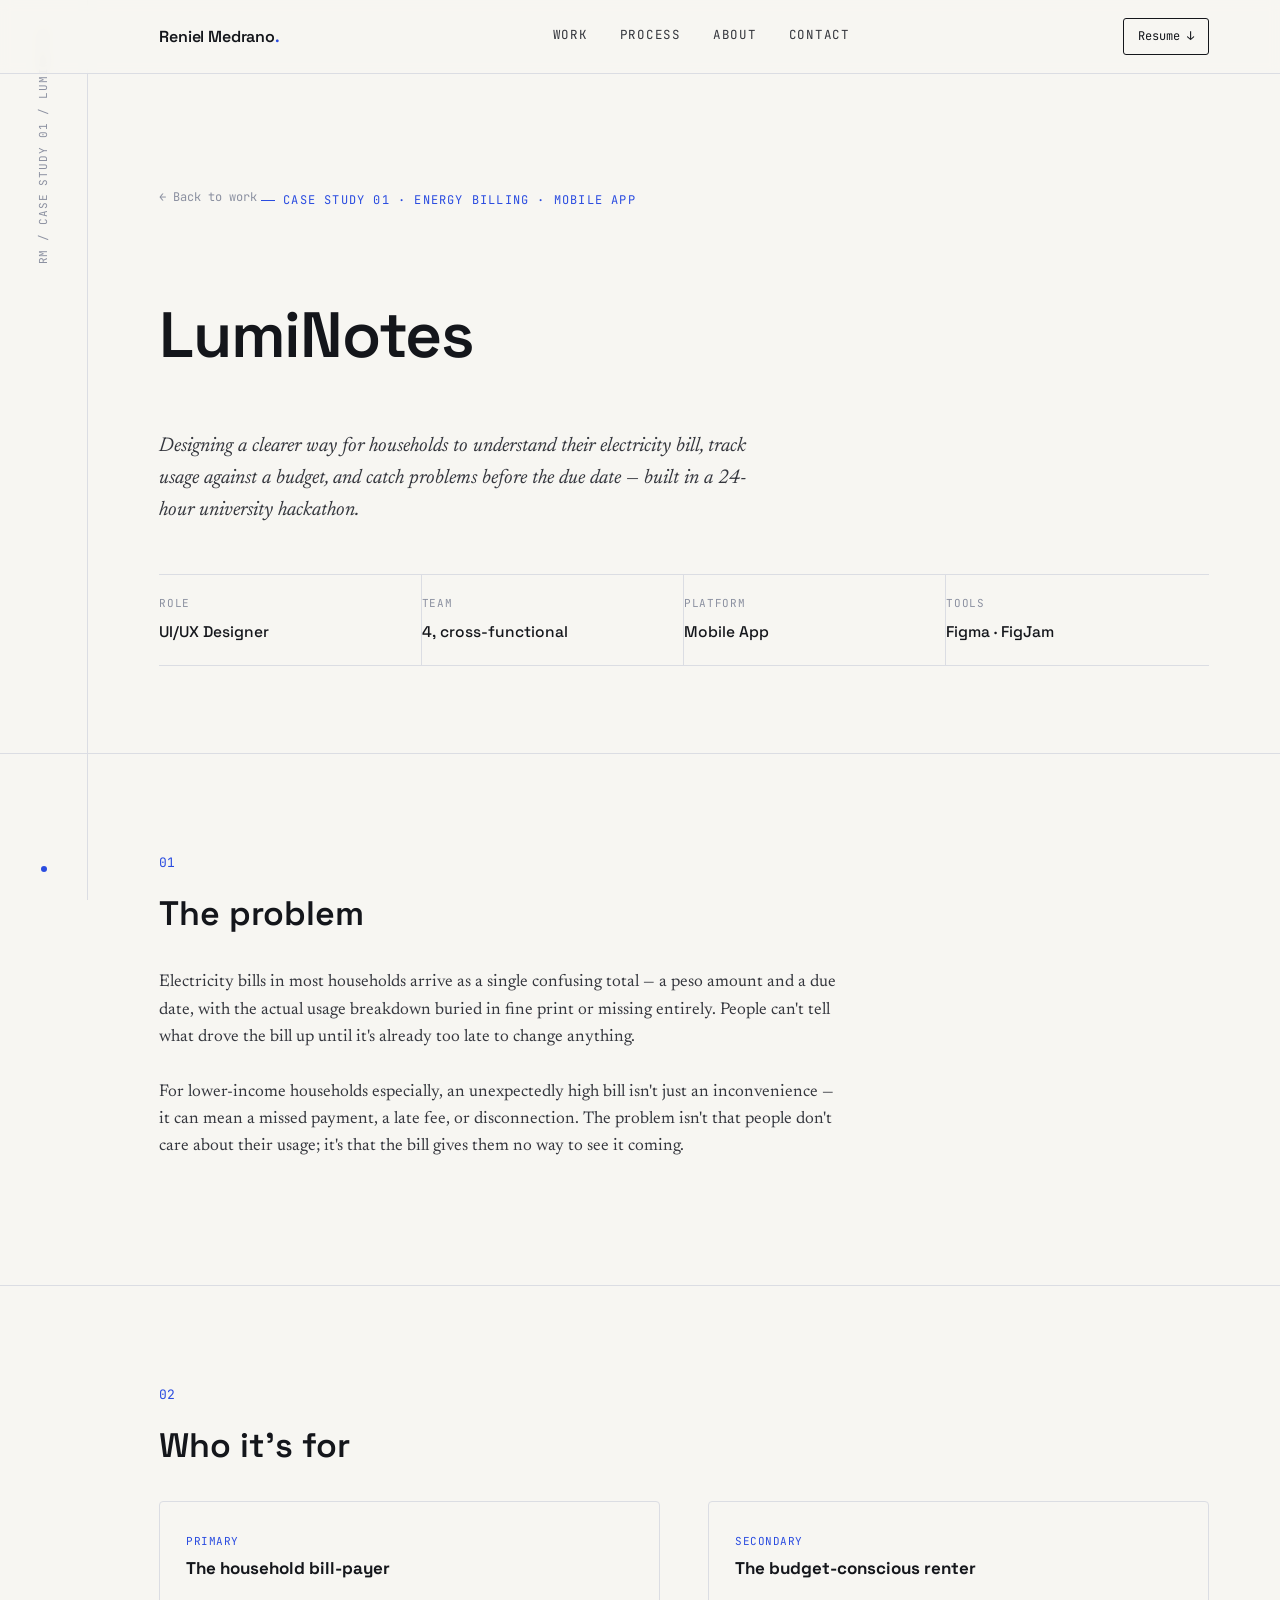
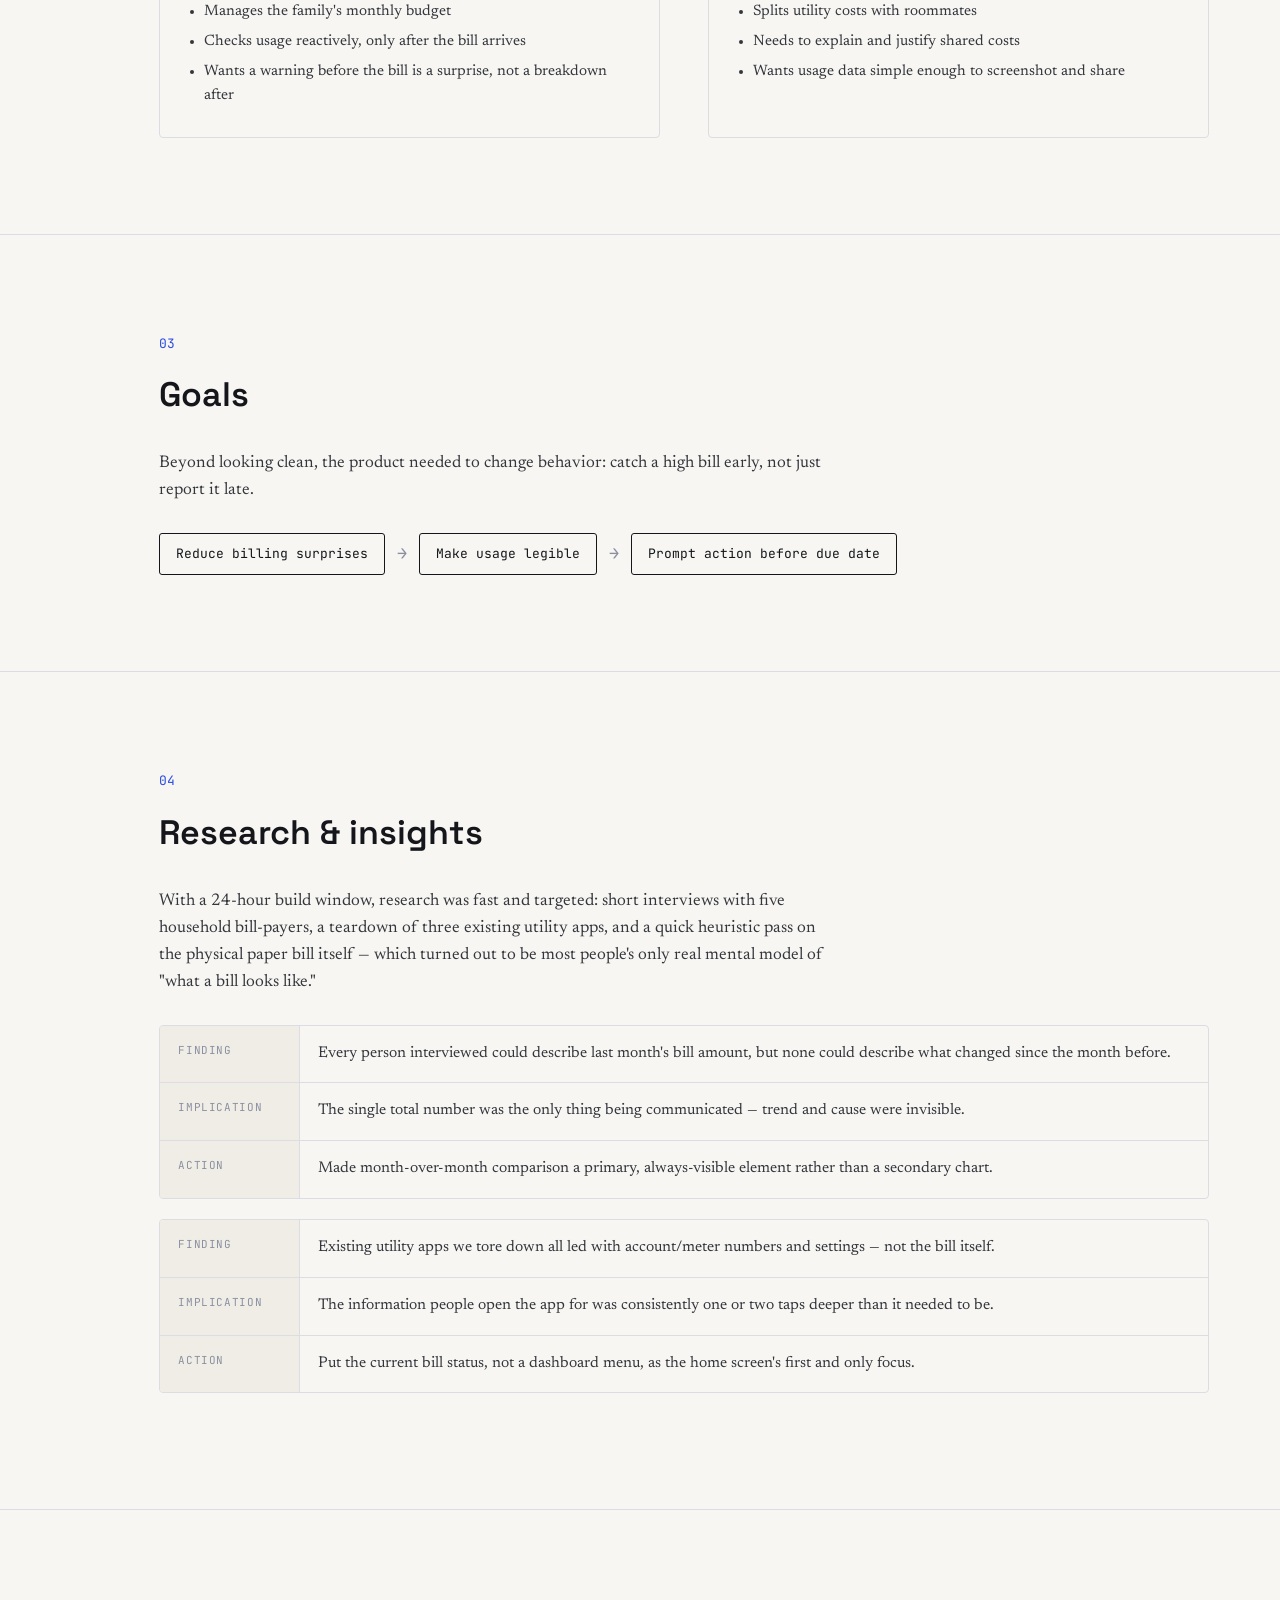
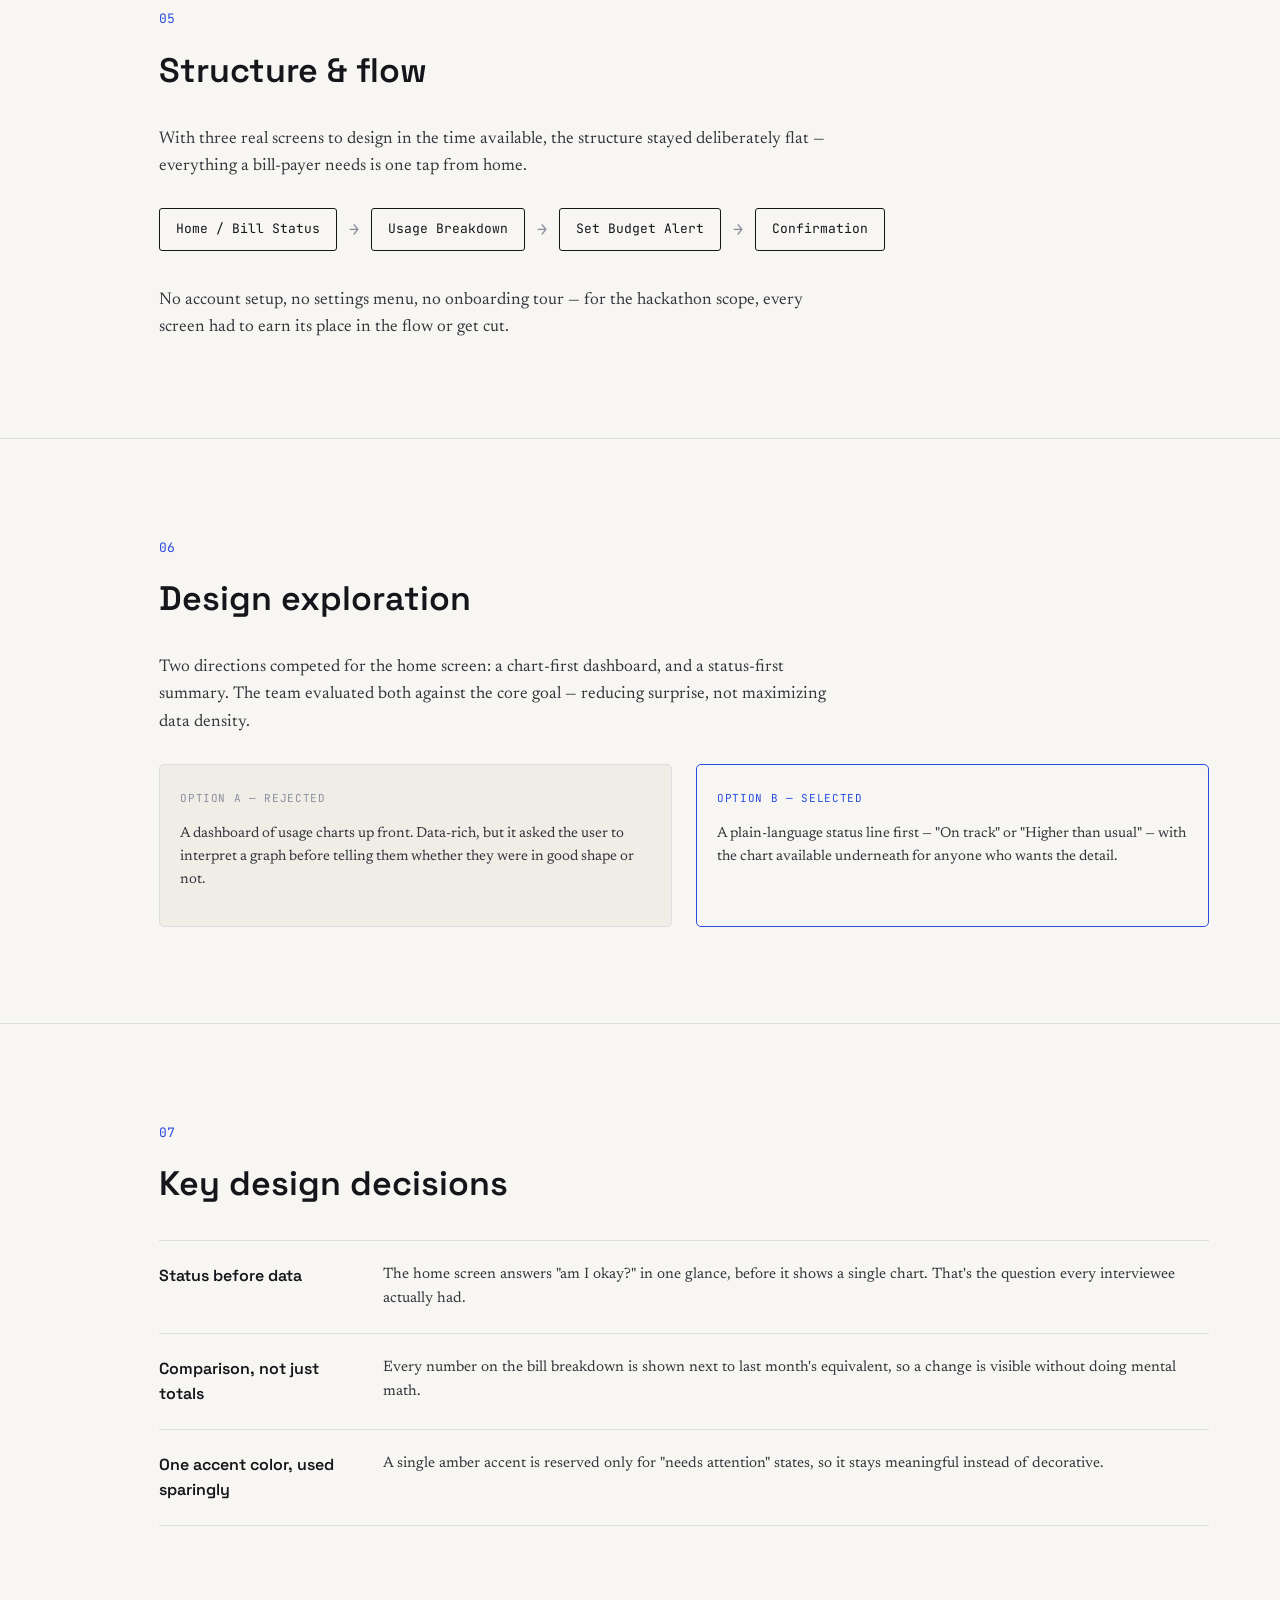
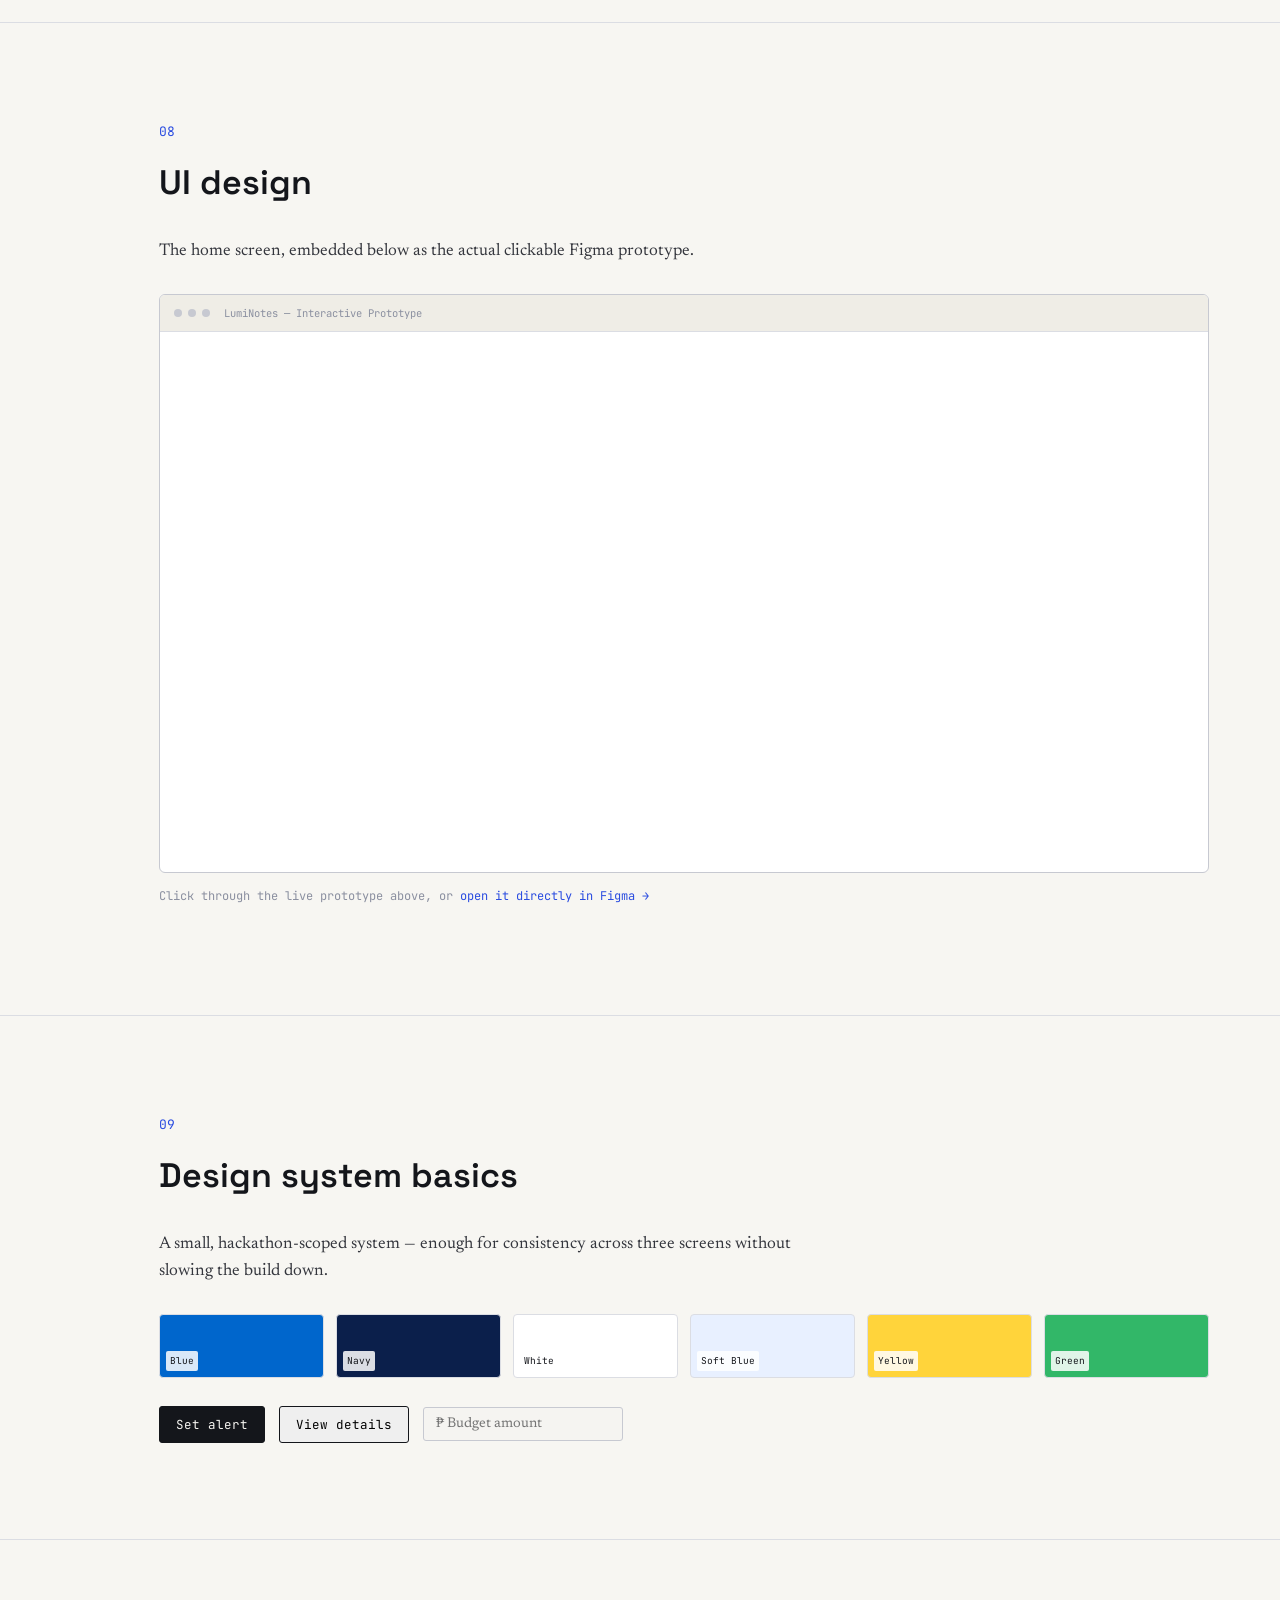
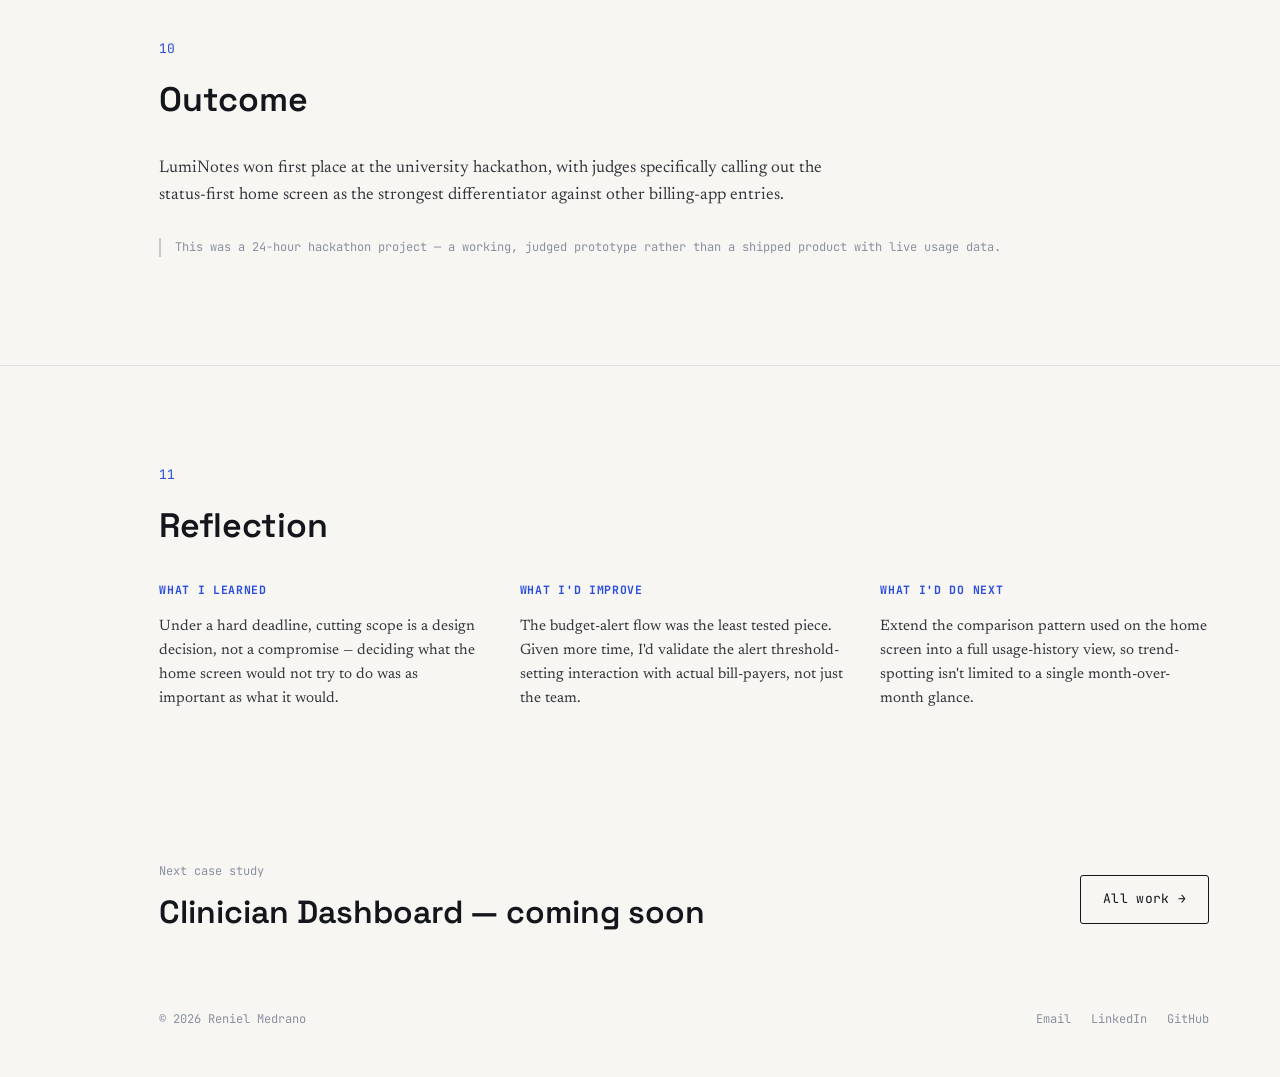
==== luminotes-case-study.html @ a9e69960 "Add files via upload" ====
<!DOCTYPE html>
<html lang="en">
<head>
<meta charset="UTF-8">
<meta name="viewport" content="width=device-width, initial-scale=1.0">
<title>LumiNotes — Case Study — Reniel Medrano</title>
<meta name="description" content="How LumiNotes turned confusing electricity bills into a system households can actually read, budget against, and act on before the due date.">
<link rel="stylesheet" href="styles.css">
<link rel="stylesheet" href="case-study.css">
</head>
<body>

<div class="rail" aria-hidden="true">
  <span class="rail__mark">RM / CASE STUDY 01 / LUMINOTES</span>
  <span class="rail__dot"></span>
</div>

<nav class="nav">
  <div class="wrap">
    <div class="nav__row">
      <a href="index.html" class="nav__name">Reniel Medrano<span>.</span></a>
      <div class="nav__links">
        <a href="index.html#work">Work</a>
        <a href="index.html#process">Process</a>
        <a href="index.html#about">About</a>
        <a href="index.html#contact">Contact</a>
      </div>
      <a href="resume.pdf" class="nav__cta" download>Resume ↓</a>
      <button class="nav__toggle" aria-label="Open menu">
        <svg width="22" height="22" viewBox="0 0 24 24" fill="none"><path d="M3 6h18M3 12h18M3 18h18" stroke="#14161B" stroke-width="1.6"/></svg>
      </button>
    </div>
  </div>
</nav>

<div class="mobile-nav" aria-hidden="true">
  <button class="mobile-nav__close" aria-label="Close menu">
    <svg width="24" height="24" viewBox="0 0 24 24" fill="none"><path d="M6 6l12 12M18 6L6 18" stroke="#14161B" stroke-width="1.6"/></svg>
  </button>
  <div class="mobile-nav__links">
    <a href="index.html#work">Work</a>
    <a href="index.html#process">Process</a>
    <a href="index.html#about">About</a>
    <a href="index.html#contact">Contact</a>
  </div>
</div>

<main>

  <header class="cs-hero">
    <div class="wrap">
      <a href="index.html#work" class="cs-back">← Back to work</a>
      <span class="eyebrow">Case Study 01 · Energy Billing · Mobile App</span>
      <h1 class="cs-hero__title">LumiNotes</h1>
      <p class="cs-hero__problem">Designing a clearer way for households to understand their electricity bill, track usage against a budget, and catch problems before the due date — built in a 24-hour university hackathon.</p>

      <dl class="cs-overview">
        <div class="cs-overview__cell"><dt>Role</dt><dd>UI/UX Designer</dd></div>
        <div class="cs-overview__cell"><dt>Team</dt><dd>4, cross-functional</dd></div>
        <div class="cs-overview__cell"><dt>Platform</dt><dd>Mobile App</dd></div>
        <div class="cs-overview__cell"><dt>Tools</dt><dd>Figma · FigJam</dd></div>
      </dl>
    </div>
  </header>

  <!-- PROBLEM -->
  <section class="cs-section">
    <div class="wrap">
      <span class="cs-section__num">01</span>
      <h2 class="cs-section__title">The problem</h2>
      <p class="cs-section__lede">Electricity bills in most households arrive as a single confusing total — a peso amount and a due date, with the actual usage breakdown buried in fine print or missing entirely. People can't tell what drove the bill up until it's already too late to change anything.</p>
      <p class="cs-section__lede">For lower-income households especially, an unexpectedly high bill isn't just an inconvenience — it can mean a missed payment, a late fee, or disconnection. The problem isn't that people don't care about their usage; it's that the bill gives them no way to see it coming.</p>
    </div>
  </section>

  <!-- USERS -->
  <section class="cs-section">
    <div class="wrap">
      <span class="cs-section__num">02</span>
      <h2 class="cs-section__title">Who it's for</h2>
      <div class="cs-two-col">
        <div class="user-card reveal">
          <span class="user-card__role">Primary</span>
          <h4>The household bill-payer</h4>
          <ul>
            <li>Manages the family's monthly budget</li>
            <li>Checks usage reactively, only after the bill arrives</li>
            <li>Wants a warning before the bill is a surprise, not a breakdown after</li>
          </ul>
        </div>
        <div class="user-card reveal">
          <span class="user-card__role">Secondary</span>
          <h4>The budget-conscious renter</h4>
          <ul>
            <li>Splits utility costs with roommates</li>
            <li>Needs to explain and justify shared costs</li>
            <li>Wants usage data simple enough to screenshot and share</li>
          </ul>
        </div>
      </div>
    </div>
  </section>

  <!-- GOALS -->
  <section class="cs-section">
    <div class="wrap">
      <span class="cs-section__num">03</span>
      <h2 class="cs-section__title">Goals</h2>
      <p class="cs-section__lede">Beyond looking clean, the product needed to change behavior: catch a high bill early, not just report it late.</p>
      <div class="flow reveal">
        <div class="flow__step">Reduce billing surprises</div><span class="flow__arrow">→</span>
        <div class="flow__step">Make usage legible</div><span class="flow__arrow">→</span>
        <div class="flow__step">Prompt action before due date</div>
      </div>
    </div>
  </section>

  <!-- RESEARCH / INSIGHTS -->
  <section class="cs-section">
    <div class="wrap">
      <span class="cs-section__num">04</span>
      <h2 class="cs-section__title">Research &amp; insights</h2>
      <p class="cs-section__lede">With a 24-hour build window, research was fast and targeted: short interviews with five household bill-payers, a teardown of three existing utility apps, and a quick heuristic pass on the physical paper bill itself — which turned out to be most people's only real mental model of "what a bill looks like."</p>

      <div class="insight reveal">
        <div class="insight__row">
          <div class="insight__label">Finding</div>
          <div class="insight__text">Every person interviewed could describe last month's bill amount, but none could describe what changed since the month before.</div>
        </div>
        <div class="insight__row">
          <div class="insight__label">Implication</div>
          <div class="insight__text">The single total number was the only thing being communicated — trend and cause were invisible.</div>
        </div>
        <div class="insight__row">
          <div class="insight__label">Action</div>
          <div class="insight__text">Made month-over-month comparison a primary, always-visible element rather than a secondary chart.</div>
        </div>
      </div>

      <div class="insight reveal">
        <div class="insight__row">
          <div class="insight__label">Finding</div>
          <div class="insight__text">Existing utility apps we tore down all led with account/meter numbers and settings — not the bill itself.</div>
        </div>
        <div class="insight__row">
          <div class="insight__label">Implication</div>
          <div class="insight__text">The information people open the app for was consistently one or two taps deeper than it needed to be.</div>
        </div>
        <div class="insight__row">
          <div class="insight__label">Action</div>
          <div class="insight__text">Put the current bill status, not a dashboard menu, as the home screen's first and only focus.</div>
        </div>
      </div>
    </div>
  </section>

  <!-- IA + USER FLOW -->
  <section class="cs-section">
    <div class="wrap">
      <span class="cs-section__num">05</span>
      <h2 class="cs-section__title">Structure &amp; flow</h2>
      <p class="cs-section__lede">With three real screens to design in the time available, the structure stayed deliberately flat — everything a bill-payer needs is one tap from home.</p>
      <div class="flow reveal" style="margin-bottom:36px;">
        <div class="flow__step">Home / Bill Status</div><span class="flow__arrow">→</span>
        <div class="flow__step">Usage Breakdown</div><span class="flow__arrow">→</span>
        <div class="flow__step">Set Budget Alert</div><span class="flow__arrow">→</span>
        <div class="flow__step">Confirmation</div>
      </div>
      <p class="cs-section__lede" style="margin-bottom:0;">No account setup, no settings menu, no onboarding tour — for the hackathon scope, every screen had to earn its place in the flow or get cut.</p>
    </div>
  </section>

  <!-- DESIGN EXPLORATION -->
  <section class="cs-section">
    <div class="wrap">
      <span class="cs-section__num">06</span>
      <h2 class="cs-section__title">Design exploration</h2>
      <p class="cs-section__lede">Two directions competed for the home screen: a chart-first dashboard, and a status-first summary. The team evaluated both against the core goal — reducing surprise, not maximizing data density.</p>
      <div class="ba reveal">
        <div class="ba__panel ba__panel--before">
          <span class="ba__tag">Option A — Rejected</span>
          <p>A dashboard of usage charts up front. Data-rich, but it asked the user to interpret a graph before telling them whether they were in good shape or not.</p>
        </div>
        <div class="ba__panel ba__panel--after">
          <span class="ba__tag">Option B — Selected</span>
          <p>A plain-language status line first — "On track" or "Higher than usual" — with the chart available underneath for anyone who wants the detail.</p>
        </div>
      </div>
    </div>
  </section>

  <!-- DESIGN DECISIONS -->
  <section class="cs-section">
    <div class="wrap">
      <span class="cs-section__num">07</span>
      <h2 class="cs-section__title">Key design decisions</h2>
      <div class="decision-list">
        <div class="decision reveal">
          <div class="decision__topic">Status before data</div>
          <div class="decision__why">The home screen answers "am I okay?" in one glance, before it shows a single chart. That's the question every interviewee actually had.</div>
        </div>
        <div class="decision reveal">
          <div class="decision__topic">Comparison, not just totals</div>
          <div class="decision__why">Every number on the bill breakdown is shown next to last month's equivalent, so a change is visible without doing mental math.</div>
        </div>
        <div class="decision reveal">
          <div class="decision__topic">One accent color, used sparingly</div>
          <div class="decision__why">A single amber accent is reserved only for "needs attention" states, so it stays meaningful instead of decorative.</div>
        </div>
      </div>
    </div>
  </section>

  <!-- UI DESIGN (mock screens) -->
  <section class="cs-section">
    <div class="wrap">
      <span class="cs-section__num">08</span>
      <h2 class="cs-section__title">UI design</h2>
      <p class="cs-section__lede">The home screen, embedded below as the actual clickable Figma prototype.</p>

      <div class="mock-frame reveal">
        <div class="mock-frame__bar">
          <span class="mock-frame__dot"></span><span class="mock-frame__dot"></span><span class="mock-frame__dot"></span>
          <span class="mock-frame__label">LumiNotes — Interactive Prototype</span>
        </div>
        <div class="mock-frame__body" style="padding:0;">
          <iframe
            style="border:none;width:100%;height:540px;display:block;"
            src="https://www.figma.com/embed?embed_host=share&url=https%3A%2F%2Fwww.figma.com%2Fproto%2FqcHjEcbE2DixqXUpmrPbLL%2FThe-Figma-Fuelled-Galactic-Overlord-Pixies-Interface-Battalion%3Fnode-id%3D450-6590%26t%3DAFPBaTsNjXYFJ8i1-1%26scaling%3Dscale-down%26content-scaling%3Dfixed%26page-id%3D0%253A1%26starting-point-node-id%3D450%253A6590"
            allowfullscreen
            loading="lazy"
            title="LumiNotes interactive Figma prototype">
          </iframe>
        </div>
      </div>
      <p class="mock-caption reveal">Click through the live prototype above, or <a href="https://www.figma.com/proto/qcHjEcbE2DixqXUpmrPbLL/The-Figma-Fuelled-Galactic-Overlord-Pixies-Interface-Battalion?node-id=450-6590&t=AFPBaTsNjXYFJ8i1-1&scaling=scale-down&content-scaling=fixed&page-id=0%3A1&starting-point-node-id=450%3A6590" target="_blank" rel="noopener" style="color:var(--blueprint);">open it directly in Figma →</a></p>


    </div>
  </section>

  <!-- DESIGN SYSTEM -->
  <section class="cs-section">
    <div class="wrap">
      <span class="cs-section__num">09</span>
      <h2 class="cs-section__title">Design system basics</h2>
      <p class="cs-section__lede">A small, hackathon-scoped system — enough for consistency across three screens without slowing the build down.</p>
      <div class="dsys reveal" style="margin-bottom:28px;">
        <div class="dsys__swatch" style="background: #0066CC;"><span>Blue</span></div>
        <div class="dsys__swatch" style="background:#0B1F4B ;"><span>Navy</span></div>
        <div class="dsys__swatch" style="background:#FFFFFF;"><span>White</span></div>
        <div class="dsys__swatch" style="background:#E8F0FF ;"><span>Soft Blue</span></div>
        <div class="dsys__swatch" style="background:#FFD43B"><span>Yellow</span></div>
        <div class="dsys__swatch" style="background:#32B768;"><span>Green</span></div>
      </div>
      <div class="comp-row reveal">
        <button class="dsys-btn dsys-btn--filled">Set alert</button>
        <button class="dsys-btn">View details</button>
        <input class="dsys-input" placeholder="₱ Budget amount" disabled>
      </div>
    </div>
  </section>

  <!-- OUTCOME -->
  <section class="cs-section">
    <div class="wrap">
      <span class="cs-section__num">10</span>
      <h2 class="cs-section__title">Outcome</h2>
      <p class="cs-section__lede">LumiNotes won first place at the university hackathon, with judges specifically calling out the status-first home screen as the strongest differentiator against other billing-app entries.</p>
      <p class="outcome-note">This was a 24-hour hackathon project — a working, judged prototype rather than a shipped product with live usage data.</p>
    </div>
  </section>

  <!-- REFLECTION -->
  <section class="cs-section">
    <div class="wrap">
      <span class="cs-section__num">11</span>
      <h2 class="cs-section__title">Reflection</h2>
      <div class="reflect reveal">
        <div class="reflect__col">
          <h4>What I learned</h4>
          <p>Under a hard deadline, cutting scope is a design decision, not a compromise — deciding what the home screen would not try to do was as important as what it would.</p>
        </div>
        <div class="reflect__col">
          <h4>What I'd improve</h4>
          <p>The budget-alert flow was the least tested piece. Given more time, I'd validate the alert threshold-setting interaction with actual bill-payers, not just the team.</p>
        </div>
        <div class="reflect__col">
          <h4>What I'd do next</h4>
          <p>Extend the comparison pattern used on the home screen into a full usage-history view, so trend-spotting isn't limited to a single month-over-month glance.</p>
        </div>
      </div>
    </div>
  </section>

  <div class="wrap">
    <div class="next-project reveal">
      <div>
        <div class="next-project__label">Next case study</div>
        <div class="next-project__name">Clinician Dashboard — coming soon</div>
      </div>
      <a href="index.html#work" class="btn btn--ghost">All work →</a>
    </div>
  </div>

</main>

<footer>
  <div class="wrap">
    <div class="footer__row">
      <span>© <span data-year>2026</span> Reniel Medrano</span>
      <div class="footer__links">
        <a href="mailto:hello@renielmedrano.com">Email</a>
        <a href="https://linkedin.com/in/renielmedrano" target="_blank" rel="noopener">LinkedIn</a>
        <a href="https://github.com/renielmedrano" target="_blank" rel="noopener">GitHub</a>
      </div>
    </div>
  </div>
</footer>

<script src="script.js"></script>
</body>
</html>
---- styles.css ----
/* ==========================================================================
   RENIEL MEDRANO — PORTFOLIO DESIGN SYSTEM
   Direction: technical editorial. A UI/UX designer who thinks like an
   engineer — the visual language borrows from spec sheets, dev-mode
   inspect panels, and architectural title blocks rather than generic
   "portfolio" defaults.
   ========================================================================== */

@import url('https://fonts.googleapis.com/css2?family=Space+Grotesk:wght@400;500;600;700&family=Newsreader:ital,opsz,wght@0,6..72,400;0,6..72,500;1,6..72,400&family=JetBrains+Mono:wght@400;500&display=swap');

:root {
  /* ---- Color ---- */
  --paper:      #F7F6F2;
  --paper-dim:  #EFEDE6;
  --ink:        #14161B;
  --ink-soft:   #34363D;
  --slate:      #8B90A0;
  --line:       #DBDDE3;
  --line-strong:#C7C9D1;
  --blueprint:  #2A4CE0;
  --blueprint-dim: #E8EBFC;
  --amber:      #D98F2B;
  --paper-rgb:  247, 246, 242;

  /* ---- Type ---- */
  --font-display: 'Space Grotesk', sans-serif;
  --font-body:    'Newsreader', serif;
  --font-mono:    'JetBrains Mono', monospace;

  /* ---- Layout ---- */
  --title-block: 88px;   /* persistent left margin, architectural title-block convention */
  --max: 1240px;
  --gutter: clamp(20px, 4vw, 56px);
}

@media (max-width: 780px) {
  :root { --title-block: 20px; }
}

* { box-sizing: border-box; }
html { scroll-behavior: smooth; }

body {
  margin: 0;
  background: var(--paper);
  color: var(--ink);
  font-family: var(--font-body);
  font-size: 17px;
  line-height: 1.6;
  -webkit-font-smoothing: antialiased;
}

::selection { background: var(--blueprint); color: var(--paper); }

a { color: inherit; text-decoration: none; }

img { max-width: 100%; display: block; }

.wrap {
  max-width: var(--max);
  margin: 0 auto;
  padding-left: calc(var(--title-block) + var(--gutter));
  padding-right: var(--gutter);
}

/* ---- Focus states (accessibility floor) ---- */
:focus-visible {
  outline: 2px solid var(--blueprint);
  outline-offset: 3px;
}

@media (prefers-reduced-motion: reduce) {
  *, *::before, *::after {
    animation-duration: 0.001ms !important;
    transition-duration: 0.001ms !important;
    scroll-behavior: auto !important;
  }
}

/* ---- Title block rail (left margin meta strip, desktop only) ---- */
.rail {
  position: fixed;
  top: 0;
  left: 0;
  width: var(--title-block);
  height: 100vh;
  border-right: 1px solid var(--line);
  display: flex;
  flex-direction: column;
  align-items: center;
  justify-content: space-between;
  padding: 28px 0;
  z-index: 40;
}
@media (max-width: 780px) { .rail { display: none; } }

.rail__mark {
  font-family: var(--font-mono);
  font-size: 11px;
  color: var(--slate);
  writing-mode: vertical-rl;
  transform: rotate(180deg);
  letter-spacing: 0.08em;
}

.rail__dot { width: 6px; height: 6px; border-radius: 50%; background: var(--blueprint); }

/* ---- Nav ---- */
.nav {
  position: sticky;
  top: 0;
  z-index: 50;
  background: rgba(var(--paper-rgb), 0.88);
  backdrop-filter: blur(6px);
  border-bottom: 1px solid var(--line);
}
.nav__row {
  display: flex;
  align-items: center;
  justify-content: space-between;
  padding: 18px 0;
}
.nav__name {
  font-family: var(--font-display);
  font-weight: 600;
  font-size: 16px;
  letter-spacing: -0.01em;
}
.nav__name span { color: var(--blueprint); }
.nav__links { display: flex; gap: 32px; align-items: center; }
.nav__links a {
  font-family: var(--font-mono);
  font-size: 12.5px;
  text-transform: uppercase;
  letter-spacing: 0.06em;
  color: var(--ink-soft);
  position: relative;
  padding-bottom: 3px;
}
.nav__links a::after {
  content: '';
  position: absolute;
  left: 0; bottom: 0;
  width: 0; height: 1px;
  background: var(--blueprint);
  transition: width .2s ease;
}
.nav__links a:hover::after { width: 100%; }
.nav__cta {
  font-family: var(--font-mono);
  font-size: 12px;
  border: 1px solid var(--ink);
  padding: 8px 14px;
  border-radius: 3px;
}
.nav__cta:hover { background: var(--ink); color: var(--paper); }
.nav__toggle { display: none; background: none; border: none; cursor: pointer; }

@media (max-width: 780px) {
  .nav__links { display: none; }
  .nav__toggle { display: block; }
}

/* ---- Eyebrow / meta labels (spec-sheet vocabulary, used only where content is genuinely categorical) ---- */
.eyebrow {
  font-family: var(--font-mono);
  font-size: 12px;
  text-transform: uppercase;
  letter-spacing: 0.1em;
  color: var(--blueprint);
  display: inline-flex;
  align-items: center;
  gap: 8px;
}
.eyebrow::before {
  content: '';
  width: 14px;
  height: 1px;
  background: var(--blueprint);
}

/* ---- Section rhythm ---- */
section { padding: 120px 0; border-bottom: 1px solid var(--line); }
section:last-of-type { border-bottom: none; }
.section-head { margin-bottom: 56px; max-width: 640px; }
.section-head h2 {
  font-family: var(--font-display);
  font-size: clamp(28px, 3.4vw, 42px);
  font-weight: 600;
  letter-spacing: -0.01em;
  margin: 14px 0 0;
}

/* ---- Hero ---- */
.hero { padding-top: 120px; padding-bottom: 100px; border-bottom: 1px solid var(--line); }
.hero__grid {
  display: grid;
  grid-template-columns: 1.4fr 1fr;
  gap: 64px;
  align-items: end;
}
@media (max-width: 900px) { .hero__grid { grid-template-columns: 1fr; gap: 40px; } }

.hero__title {
  font-family: var(--font-display);
  font-weight: 600;
  font-size: clamp(40px, 6.2vw, 84px);
  line-height: 0.98;
  letter-spacing: -0.02em;
  margin: 18px 0 0;
}
.hero__title .accent { color: var(--blueprint); font-style: normal; }
.hero__statement {
  font-family: var(--font-body);
  font-style: italic;
  font-size: clamp(18px, 1.6vw, 22px);
  color: var(--ink-soft);
  max-width: 46ch;
  margin-top: 26px;
}
.hero__cta-row { display: flex; gap: 14px; margin-top: 40px; flex-wrap: wrap; }

.btn {
  font-family: var(--font-mono);
  font-size: 13px;
  letter-spacing: 0.02em;
  padding: 13px 22px;
  border-radius: 3px;
  border: 1px solid var(--ink);
  display: inline-flex;
  align-items: center;
  gap: 8px;
  cursor: pointer;
  background: none;
}
.btn--primary { background: var(--ink); color: var(--paper); }
.btn--primary:hover { background: var(--blueprint); border-color: var(--blueprint); }
.btn--ghost:hover { background: var(--ink); color: var(--paper); }

/* ---- Hero spec panel (signature element) ---- */
.spec-panel {
  border: 1px solid var(--line-strong);
  border-radius: 4px;
  padding: 22px;
  background: var(--paper-dim);
}
.spec-panel__row {
  display: flex;
  justify-content: space-between;
  padding: 10px 0;
  border-bottom: 1px dashed var(--line-strong);
  font-family: var(--font-mono);
  font-size: 12.5px;
}
.spec-panel__row:last-child { border-bottom: none; }
.spec-panel__row dt { color: var(--slate); text-transform: uppercase; letter-spacing: 0.05em; }
.spec-panel__row dd { margin: 0; color: var(--ink); text-align: right; }

/* ---- Inspect tag: hover-revealed annotation, the recurring signature motif ---- */
.inspect {
  position: relative;
}
.inspect__tag {
  position: absolute;
  font-family: var(--font-mono);
  font-size: 10.5px;
  background: var(--ink);
  color: var(--paper);
  padding: 3px 7px;
  border-radius: 2px;
  white-space: nowrap;
  opacity: 0;
  transform: translateY(4px);
  transition: opacity .15s ease, transform .15s ease;
  pointer-events: none;
  z-index: 5;
}
.inspect:hover .inspect__tag { opacity: 1; transform: translateY(0); }

/* ---- Selected work ---- */
.work-list { display: flex; flex-direction: column; }
.work-item {
  display: grid;
  grid-template-columns: 90px 1fr 1.1fr;
  gap: 40px;
  align-items: center;
  padding: 40px 0;
  border-top: 1px solid var(--line);
  transition: background .18s ease;
}
.work-list .work-item:last-child { border-bottom: 1px solid var(--line); }
.work-item:hover { background: var(--paper-dim); }
@media (max-width: 900px) { .work-item { grid-template-columns: 1fr; gap: 18px; } }

.work-item__index { font-family: var(--font-mono); color: var(--slate); font-size: 13px; }
.work-item__name { font-family: var(--font-display); font-weight: 600; font-size: clamp(22px,2.6vw,32px); }
.work-item__meta { display: flex; gap: 10px; margin-top: 8px; flex-wrap: wrap; }
.tag {
  font-family: var(--font-mono);
  font-size: 11px;
  text-transform: uppercase;
  letter-spacing: 0.04em;
  color: var(--ink-soft);
  border: 1px solid var(--line-strong);
  padding: 3px 8px;
  border-radius: 20px;
}
.work-item__problem { color: var(--ink-soft); font-size: 15px; }
.work-item__link {
  font-family: var(--font-mono);
  font-size: 12.5px;
  color: var(--blueprint);
  justify-self: end;
  display: inline-flex;
  align-items: center;
  gap: 6px;
}
@media (max-width: 900px) { .work-item__link { justify-self: start; } }
.work-item--soon { opacity: 0.55; }
.work-item--soon .work-item__link { color: var(--slate); }

/* ---- Process ---- */
.process { display: grid; grid-template-columns: repeat(4, 1fr); gap: 1px; background: var(--line); border: 1px solid var(--line); }
@media (max-width: 900px) { .process { grid-template-columns: 1fr; } }
.process__stage { background: var(--paper); padding: 32px 26px; }
.process__stage h3 { font-family: var(--font-mono); font-size: 12px; letter-spacing: 0.08em; color: var(--blueprint); text-transform: uppercase; margin: 0 0 14px; }
.process__stage ul { list-style: none; margin: 0; padding: 0; }
.process__stage li { font-family: var(--font-body); font-size: 15px; padding: 5px 0; color: var(--ink-soft); }
.process__note {
  margin-top: 28px;
  font-family: var(--font-body);
  font-style: italic;
  color: var(--slate);
  font-size: 15px;
}

/* ---- About ---- */
.about__grid { display: grid; grid-template-columns: 1fr 1fr; gap: 64px; }
@media (max-width: 900px) { .about__grid { grid-template-columns: 1fr; gap: 32px; } }
.about__body p { font-size: 17px; color: var(--ink-soft); }
.about__body p:first-child { font-size: 20px; color: var(--ink); }

/* ---- Skills ---- */
.skills__grid { display: grid; grid-template-columns: repeat(4, 1fr); gap: 40px; }
@media (max-width: 900px) { .skills__grid { grid-template-columns: 1fr 1fr; } }
@media (max-width: 560px) { .skills__grid { grid-template-columns: 1fr; } }
.skills__group h4 {
  font-family: var(--font-mono);
  font-size: 11.5px;
  text-transform: uppercase;
  letter-spacing: 0.07em;
  color: var(--slate);
  margin: 0 0 14px;
  padding-bottom: 10px;
  border-bottom: 1px solid var(--line);
}
.skills__group ul { list-style: none; margin: 0; padding: 0; }
.skills__group li { font-size: 15.5px; padding: 6px 0; }

/* ---- Achievements ---- */
.achieve-list { display: flex; flex-direction: column; gap: 0; }
.achieve-item {
  display: flex;
  justify-content: space-between;
  align-items: baseline;
  padding: 22px 0;
  border-top: 1px solid var(--line);
  gap: 20px;
}
.achieve-list .achieve-item:last-child { border-bottom: 1px solid var(--line); }
.achieve-item__title { font-family: var(--font-display); font-weight: 500; font-size: 18px; }
.achieve-item__sub { font-size: 14.5px; color: var(--slate); }
.achieve-item__year { font-family: var(--font-mono); font-size: 12.5px; color: var(--slate); white-space: nowrap; }

/* ---- Contact / footer ---- */
.contact { text-align: left; }
.contact__title {
  font-family: var(--font-display);
  font-weight: 600;
  font-size: clamp(34px, 5vw, 58px);
  letter-spacing: -0.01em;
  max-width: 14ch;
}
.contact__row { display: flex; gap: 16px; margin-top: 36px; flex-wrap: wrap; }

footer {
  padding: 32px 0 48px;
}
.footer__row {
  display: flex;
  justify-content: space-between;
  align-items: center;
  font-family: var(--font-mono);
  font-size: 12px;
  color: var(--slate);
  flex-wrap: wrap;
  gap: 12px;
}
.footer__links { display: flex; gap: 20px; }
.footer__links a:hover { color: var(--blueprint); }

/* ---- Scroll reveal ---- */
.reveal { opacity: 0; transform: translateY(14px); transition: opacity .5s ease, transform .5s ease; }
.reveal.is-visible { opacity: 1; transform: translateY(0); }

/* ---- Mobile nav drawer ---- */
.mobile-nav {
  position: fixed; inset: 0; background: var(--paper);
  z-index: 60; display: flex; flex-direction: column;
  padding: 28px var(--gutter);
  transform: translateX(100%);
  transition: transform .25s ease;
}
.mobile-nav.is-open { transform: translateX(0); }
.mobile-nav__close { align-self: flex-end; background: none; border: none; cursor: pointer; }
.mobile-nav__links { display: flex; flex-direction: column; gap: 26px; margin-top: 60px; }
.mobile-nav__links a { font-family: var(--font-display); font-size: 28px; font-weight: 600; }
---- case-study.css ----
/* ==========================================================================
   CASE STUDY — extends styles.css
   ========================================================================== */

.cs-hero { padding-top: 110px; padding-bottom: 70px; border-bottom: 1px solid var(--line); }
.cs-back {
  font-family: var(--font-mono);
  font-size: 12px;
  color: var(--slate);
  display: inline-flex;
  align-items: center;
  gap: 8px;
  margin-bottom: 34px;
}
.cs-back:hover { color: var(--blueprint); }

.cs-hero__title {
  font-family: var(--font-display);
  font-weight: 600;
  font-size: clamp(34px, 5.5vw, 64px);
  letter-spacing: -0.02em;
  max-width: 16ch;
}
.cs-hero__problem {
  font-family: var(--font-body);
  font-style: italic;
  color: var(--ink-soft);
  font-size: clamp(17px, 1.6vw, 20px);
  max-width: 56ch;
  margin-top: 20px;
}

.cs-overview {
  display: grid;
  grid-template-columns: repeat(4, 1fr);
  border-top: 1px solid var(--line);
  border-bottom: 1px solid var(--line);
  margin-top: 48px;
}
@media (max-width: 780px) { .cs-overview { grid-template-columns: 1fr 1fr; } }
.cs-overview__cell {
  padding: 20px 24px 20px 0;
  border-right: 1px solid var(--line);
}
.cs-overview__cell:last-child { border-right: none; }
.cs-overview__cell dt {
  font-family: var(--font-mono);
  font-size: 11px;
  text-transform: uppercase;
  letter-spacing: 0.06em;
  color: var(--slate);
}
.cs-overview__cell dd { margin: 8px 0 0; font-size: 15.5px; font-family: var(--font-display); font-weight: 500; }

/* ---- Numbered case-study sections (order genuinely carries the narrative here) ---- */
.cs-section { padding: 96px 0; border-bottom: 1px solid var(--line); }
.cs-section:last-of-type { border-bottom: none; }
.cs-section__num {
  font-family: var(--font-mono);
  font-size: 13px;
  color: var(--blueprint);
}
.cs-section__title {
  font-family: var(--font-display);
  font-weight: 600;
  font-size: clamp(24px, 3vw, 34px);
  margin: 10px 0 28px;
}
.cs-section__lede { font-size: 17px; color: var(--ink-soft); max-width: 68ch; margin-bottom: 28px; }

.cs-two-col { display: grid; grid-template-columns: 1fr 1fr; gap: 48px; }
@media (max-width: 860px) { .cs-two-col { grid-template-columns: 1fr; } }

/* ---- Users ---- */
.user-card { border: 1px solid var(--line); border-radius: 4px; padding: 26px; }
.user-card h4 { font-family: var(--font-display); font-size: 17px; margin: 0 0 6px; }
.user-card__role { font-family: var(--font-mono); font-size: 11px; color: var(--blueprint); text-transform: uppercase; letter-spacing: 0.05em; }
.user-card ul { margin: 14px 0 0; padding-left: 18px; color: var(--ink-soft); font-size: 15px; }
.user-card li { padding: 3px 0; }

/* ---- Insight cards (finding / implication / action) ---- */
.insight { border: 1px solid var(--line); border-radius: 4px; overflow: hidden; margin-bottom: 20px; }
.insight__row { display: grid; grid-template-columns: 140px 1fr; border-bottom: 1px solid var(--line); }
.insight__row:last-child { border-bottom: none; }
.insight__label {
  font-family: var(--font-mono);
  font-size: 11px;
  text-transform: uppercase;
  letter-spacing: 0.06em;
  color: var(--slate);
  padding: 16px 18px;
  background: var(--paper-dim);
  border-right: 1px solid var(--line);
}
.insight__text { padding: 16px 18px; font-size: 15.5px; color: var(--ink-soft); }
@media (max-width: 600px) { .insight__row { grid-template-columns: 1fr; } .insight__label { border-right: none; border-bottom: 1px solid var(--line); } }

/* ---- Flow diagram ---- */
.flow { display: flex; align-items: center; flex-wrap: wrap; gap: 0; }
.flow__step {
  font-family: var(--font-mono);
  font-size: 13px;
  border: 1px solid var(--ink);
  border-radius: 3px;
  padding: 10px 16px;
  background: var(--paper);
}
.flow__arrow { color: var(--slate); padding: 0 12px; font-family: var(--font-mono); }

/* ---- Mock UI frame (for embedded interface mockups) ---- */
.mock-frame {
  border: 1px solid var(--line-strong);
  border-radius: 6px;
  overflow: hidden;
  background: #fff;
}
.mock-frame__bar {
  display: flex;
  align-items: center;
  gap: 6px;
  padding: 10px 14px;
  border-bottom: 1px solid var(--line);
  background: var(--paper-dim);
}
.mock-frame__dot { width: 8px; height: 8px; border-radius: 50%; background: var(--line-strong); }
.mock-frame__label {
  font-family: var(--font-mono);
  font-size: 10.5px;
  color: var(--slate);
  margin-left: 8px;
}
.mock-frame__body { padding: 22px; }
.mock-caption {
  font-family: var(--font-mono);
  font-size: 12px;
  color: var(--slate);
  margin-top: 14px;
}

/* Energy dashboard mock elements */
.edash { display: grid; grid-template-columns: 1.3fr 1fr; gap: 16px; }
@media (max-width: 560px) { .edash { grid-template-columns: 1fr; } }
.edash__card { border: 1px solid var(--line); border-radius: 5px; padding: 16px; }
.edash__label { font-family: var(--font-mono); font-size: 10px; text-transform: uppercase; color: var(--slate); letter-spacing: 0.05em; }
.edash__value { font-family: var(--font-display); font-size: 26px; font-weight: 600; margin-top: 6px; }
.edash__bars { display: flex; align-items: flex-end; gap: 6px; height: 90px; margin-top: 14px; }
.edash__bar { flex: 1; background: var(--blueprint-dim); border-radius: 2px 2px 0 0; position: relative; }
.edash__bar--active { background: var(--blueprint); }
.edash__list { display: flex; flex-direction: column; gap: 10px; margin-top: 12px; }
.edash__list-row { display: flex; justify-content: space-between; font-size: 12.5px; font-family: var(--font-mono); color: var(--ink-soft); border-bottom: 1px dashed var(--line); padding-bottom: 8px; }

/* ---- Before/After ---- */
.ba { display: grid; grid-template-columns: 1fr 1fr; gap: 24px; align-items: stretch; }
@media (max-width: 700px) { .ba { grid-template-columns: 1fr; } }
.ba__panel { border: 1px solid var(--line); border-radius: 5px; padding: 20px; }
.ba__panel--before { background: var(--paper-dim); }
.ba__panel--after { border-color: var(--blueprint); }
.ba__tag { font-family: var(--font-mono); font-size: 11px; text-transform: uppercase; letter-spacing: 0.06em; }
.ba__panel--before .ba__tag { color: var(--slate); }
.ba__panel--after .ba__tag { color: var(--blueprint); }
.ba__panel p { font-size: 14.5px; color: var(--ink-soft); margin-top: 10px; }

/* ---- Design decisions ---- */
.decision { display: grid; grid-template-columns: 200px 1fr; gap: 24px; padding: 22px 0; border-top: 1px solid var(--line); }
.decision-list .decision:last-child { border-bottom: 1px solid var(--line); }
@media (max-width: 700px) { .decision { grid-template-columns: 1fr; gap: 8px; } }
.decision__topic { font-family: var(--font-display); font-weight: 600; font-size: 16px; }
.decision__why { font-size: 15px; color: var(--ink-soft); }

/* ---- Design system swatches ---- */
.dsys { display: grid; grid-template-columns: repeat(6, 1fr); gap: 12px; }
@media (max-width: 700px) { .dsys { grid-template-columns: repeat(3, 1fr); } }
.dsys__swatch { border-radius: 4px; height: 64px; border: 1px solid var(--line); position: relative; }
.dsys__swatch span {
  position: absolute; bottom: 6px; left: 6px;
  font-family: var(--font-mono); font-size: 9.5px;
  background: rgba(255,255,255,0.85); padding: 2px 4px; border-radius: 2px;
}

.comp-row { display: flex; gap: 14px; flex-wrap: wrap; align-items: center; }
.dsys-btn { font-family: var(--font-mono); font-size: 12.5px; padding: 9px 16px; border-radius: 3px; border: 1px solid var(--ink); }
.dsys-btn--filled { background: var(--ink); color: var(--paper); }
.dsys-input { font-family: var(--font-body); font-size: 14px; border: 1px solid var(--line-strong); border-radius: 3px; padding: 9px 12px; color: var(--slate); }

/* ---- Reflection ---- */
.reflect { display: grid; grid-template-columns: repeat(3, 1fr); gap: 32px; }
@media (max-width: 780px) { .reflect { grid-template-columns: 1fr; } }
.reflect__col h4 {
  font-family: var(--font-mono);
  font-size: 11.5px;
  text-transform: uppercase;
  letter-spacing: 0.06em;
  color: var(--blueprint);
  margin: 0 0 12px;
}
.reflect__col p { font-size: 15px; color: var(--ink-soft); }

/* ---- Outcome ---- */
.outcome-note {
  font-family: var(--font-mono);
  font-size: 12px;
  color: var(--slate);
  border-left: 2px solid var(--line-strong);
  padding-left: 14px;
  margin-top: 6px;
}

.next-project {
  display: flex; justify-content: space-between; align-items: center;
  padding: 40px 0;
}
.next-project__label { font-family: var(--font-mono); font-size: 12px; color: var(--slate); }
.next-project__name { font-family: var(--font-display); font-size: clamp(22px,3vw,32px); font-weight: 600; margin-top: 6px; }
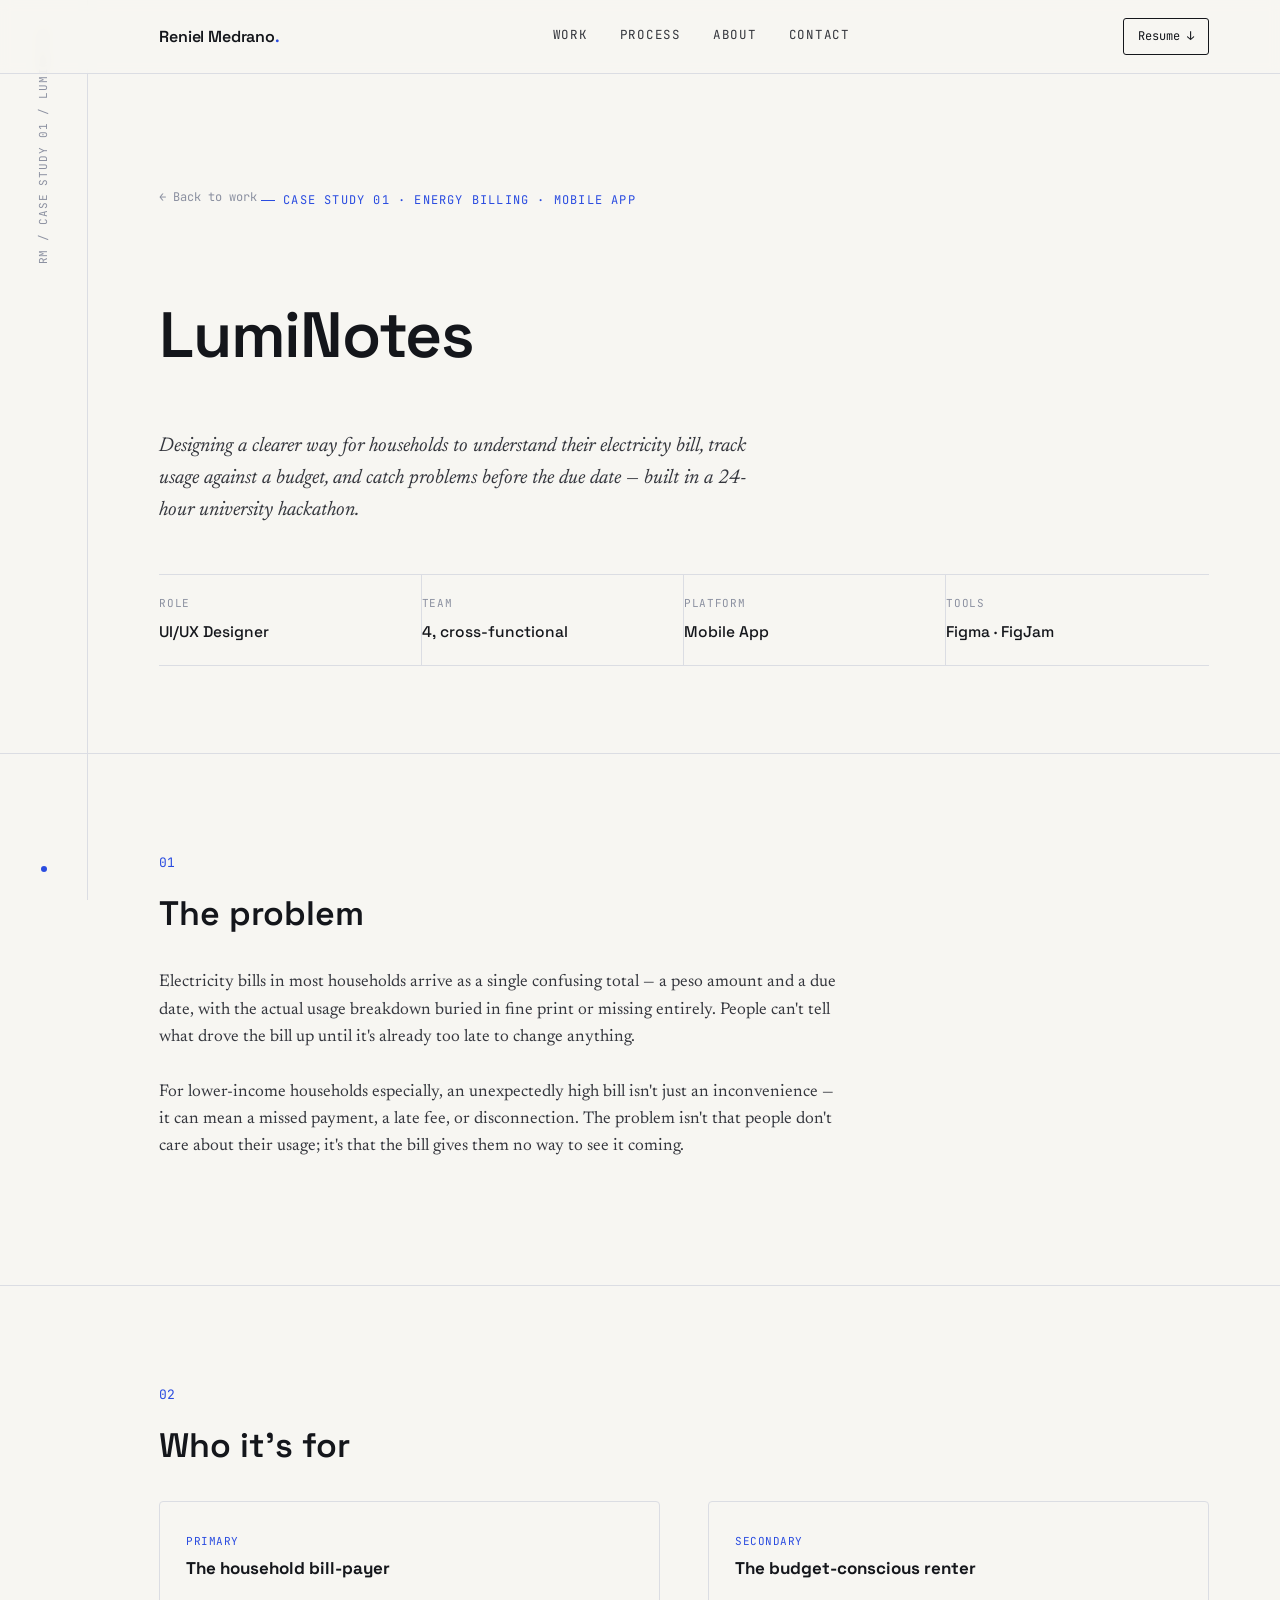
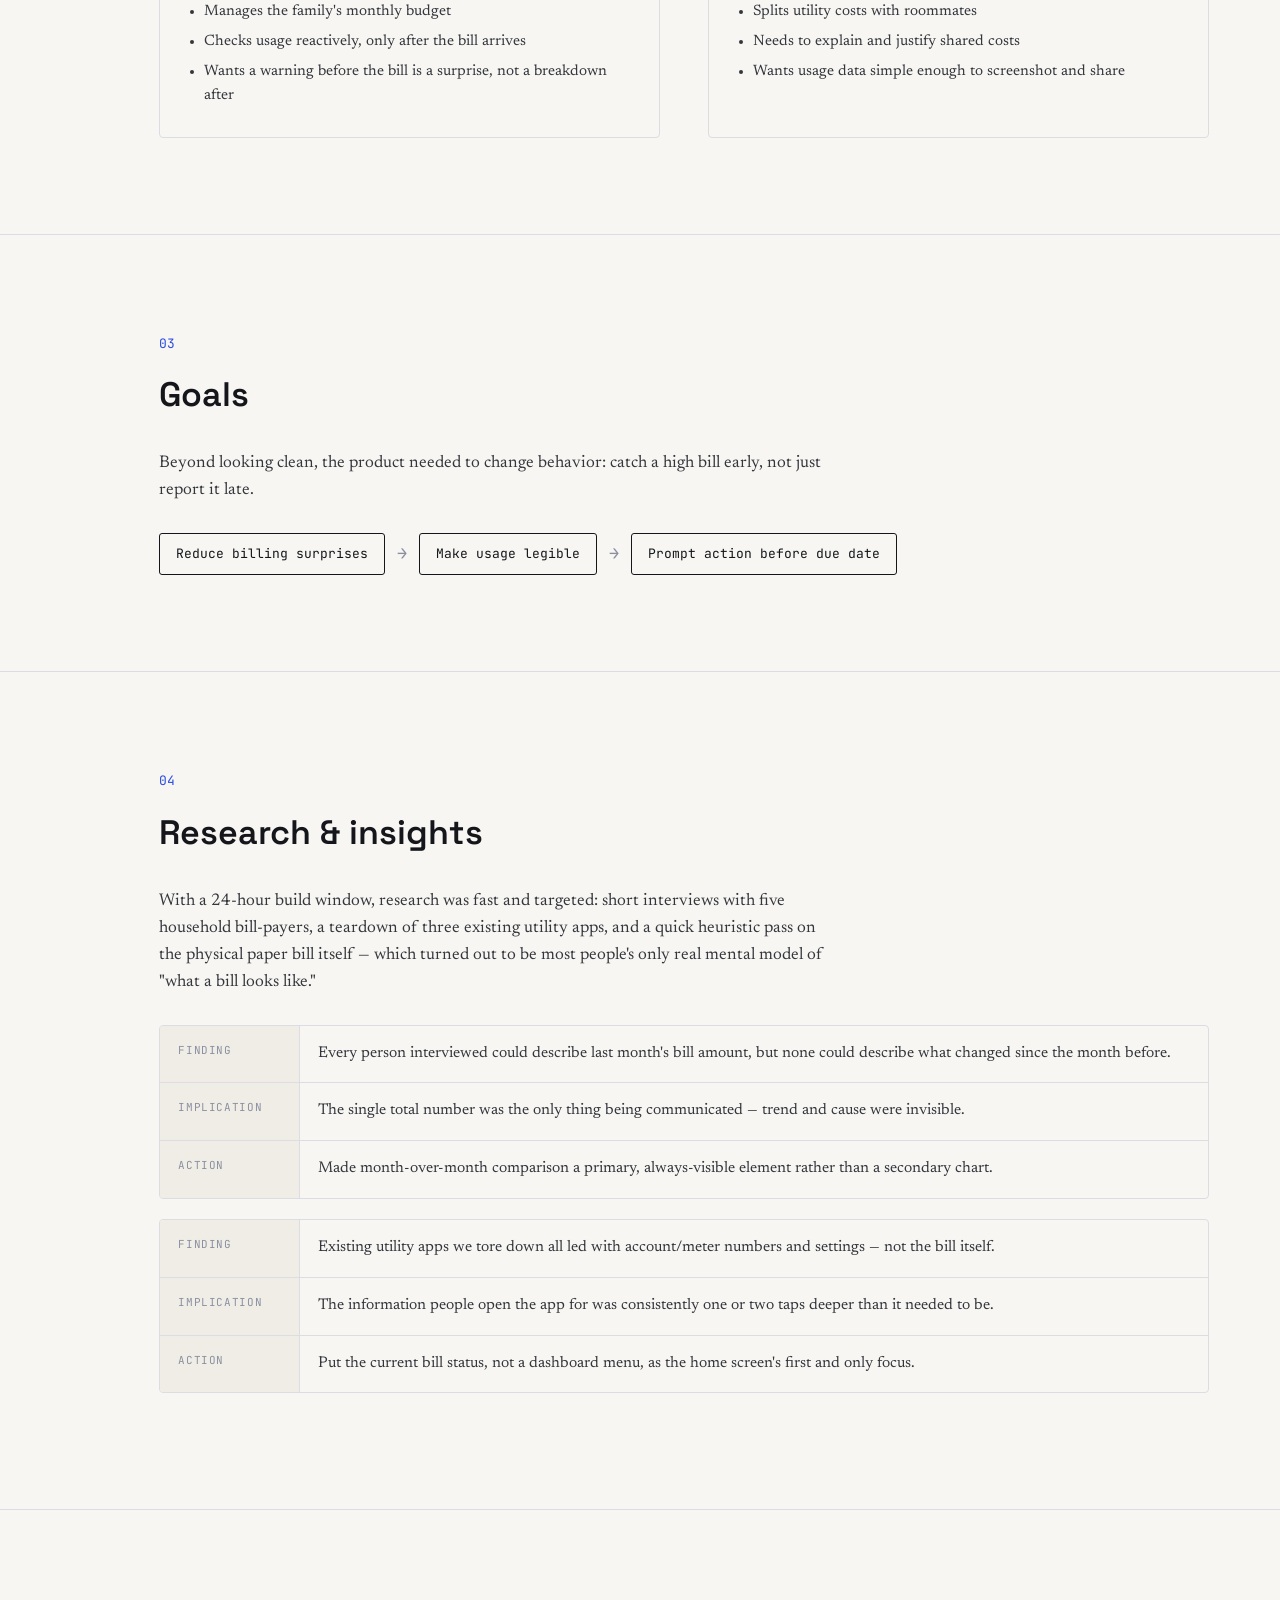
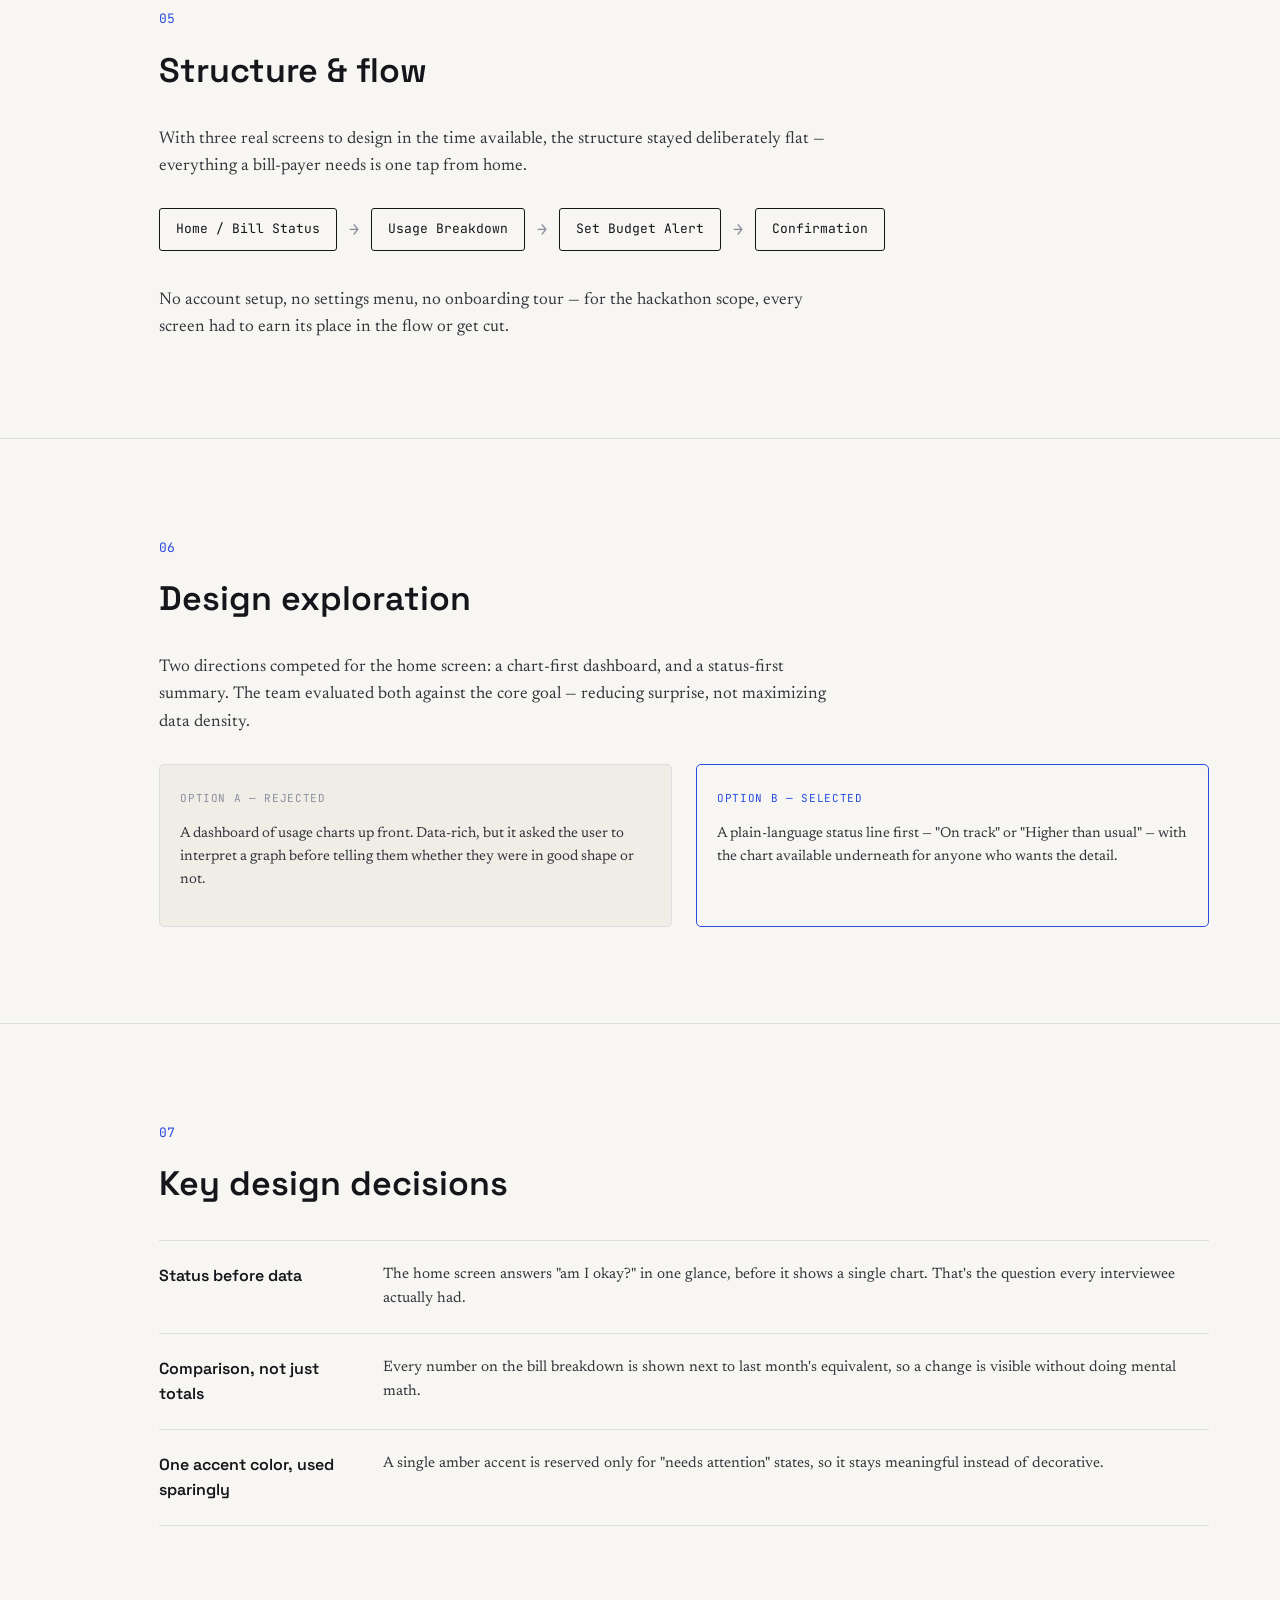
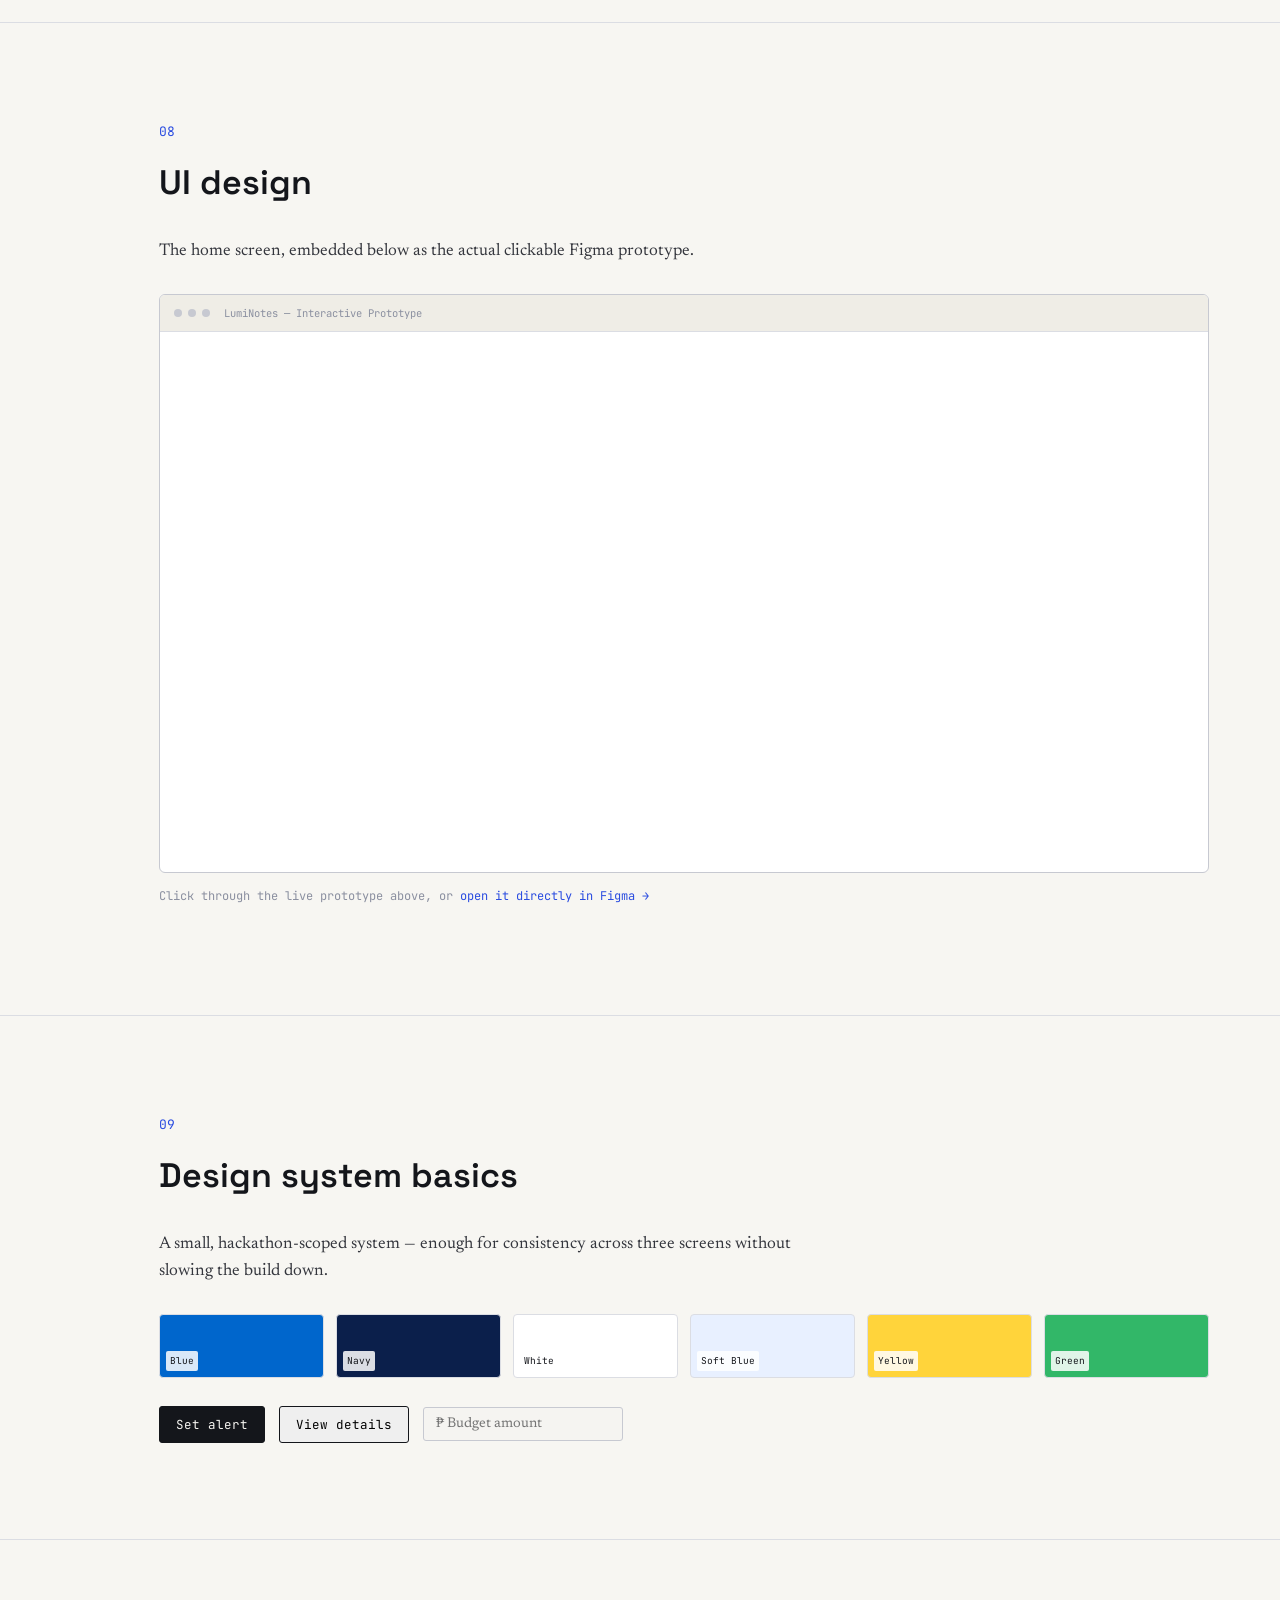
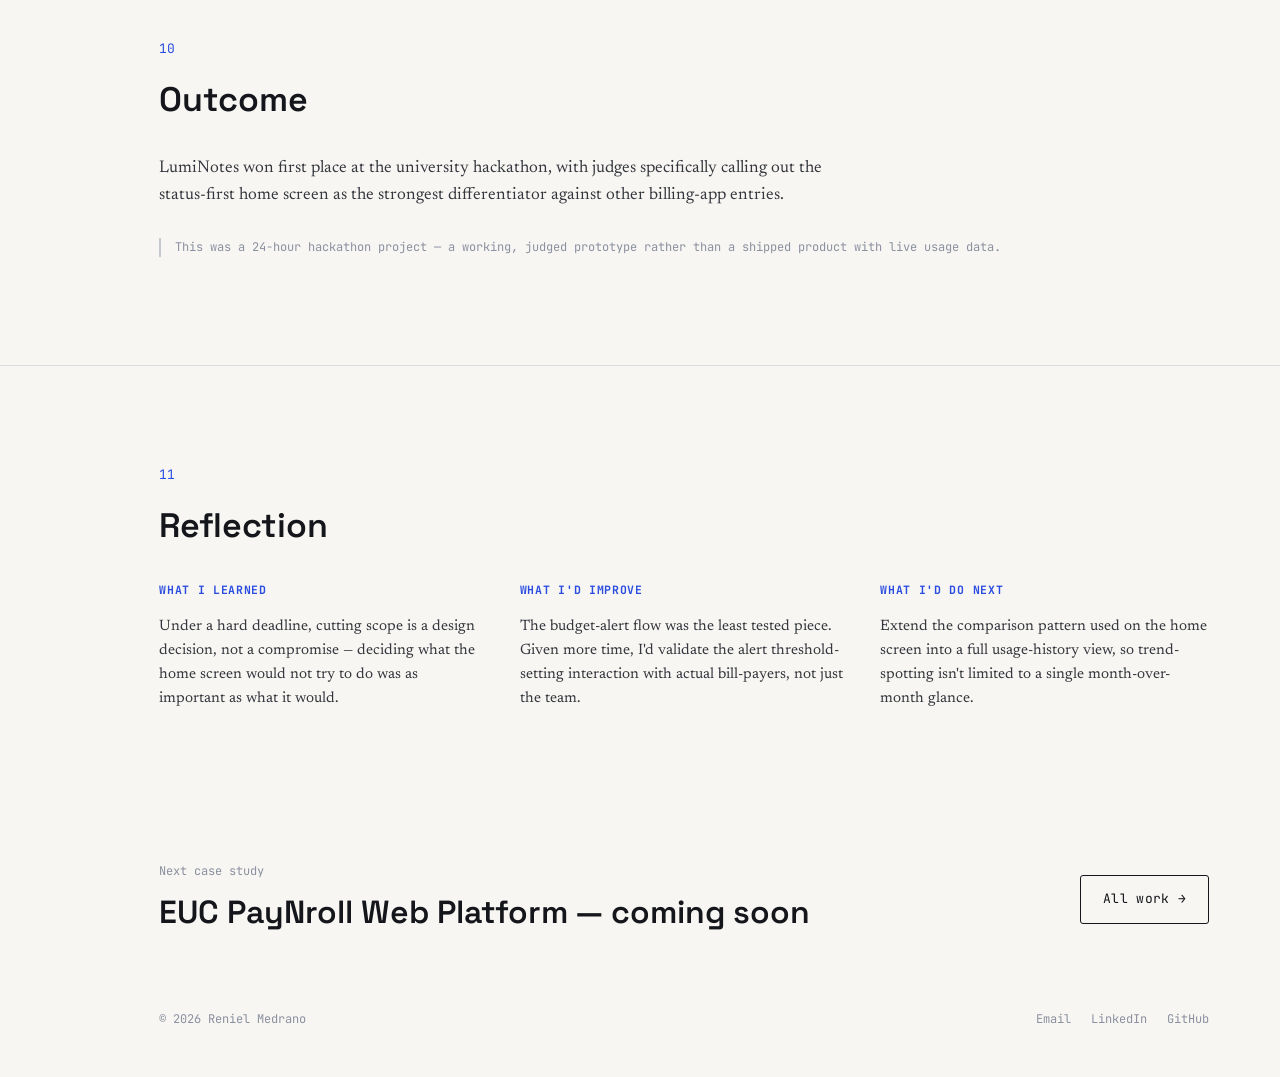
==== commit 74736a72: "Update luminotes-case-study.html" ====
--- a/luminotes-case-study.html
+++ b/luminotes-case-study.html
@@ -297,7 +297,7 @@
     <div class="next-project reveal">
       <div>
         <div class="next-project__label">Next case study</div>
-        <div class="next-project__name">Clinician Dashboard — coming soon</div>
+        <div class="next-project__name">EUC PayNroll Web Platform — coming soon</div>
       </div>
       <a href="index.html#work" class="btn btn--ghost">All work →</a>
     </div>
@@ -320,4 +320,4 @@
 
 <script src="script.js"></script>
 </body>
-</html>+</html>
